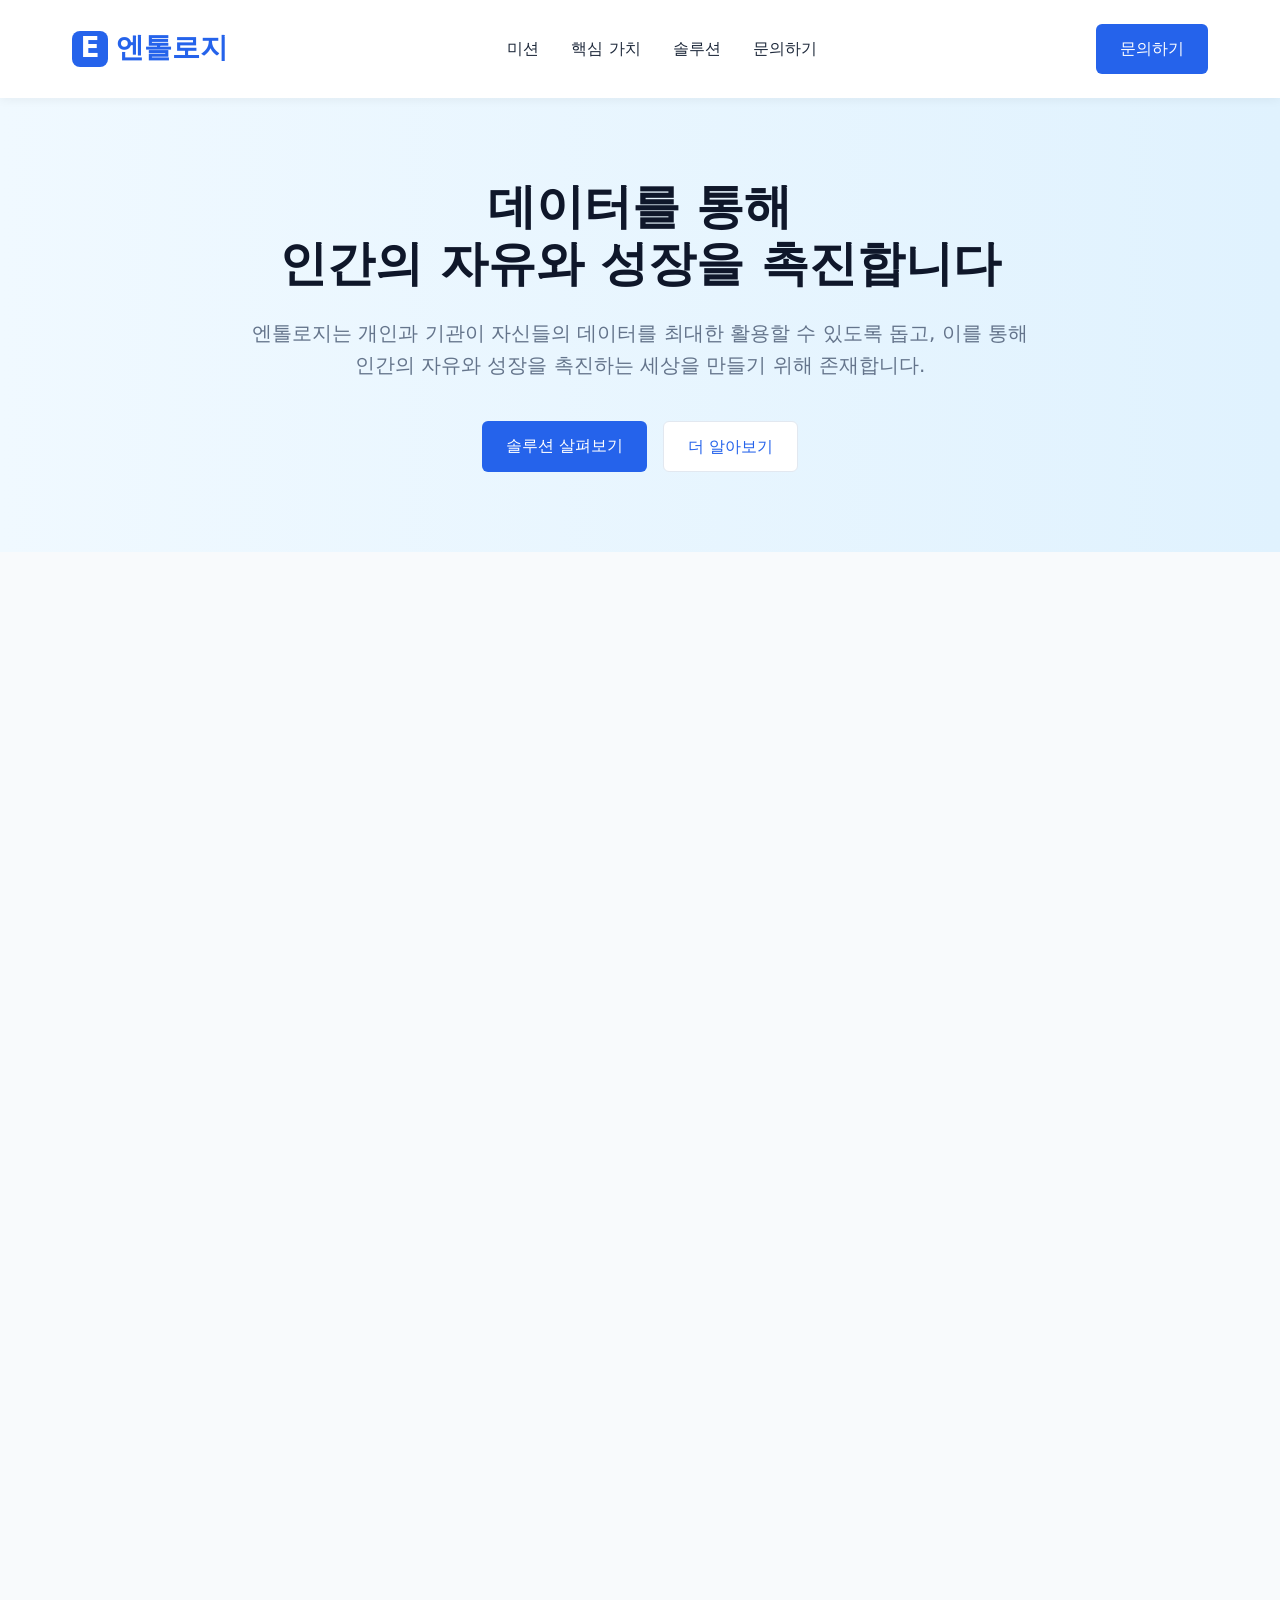
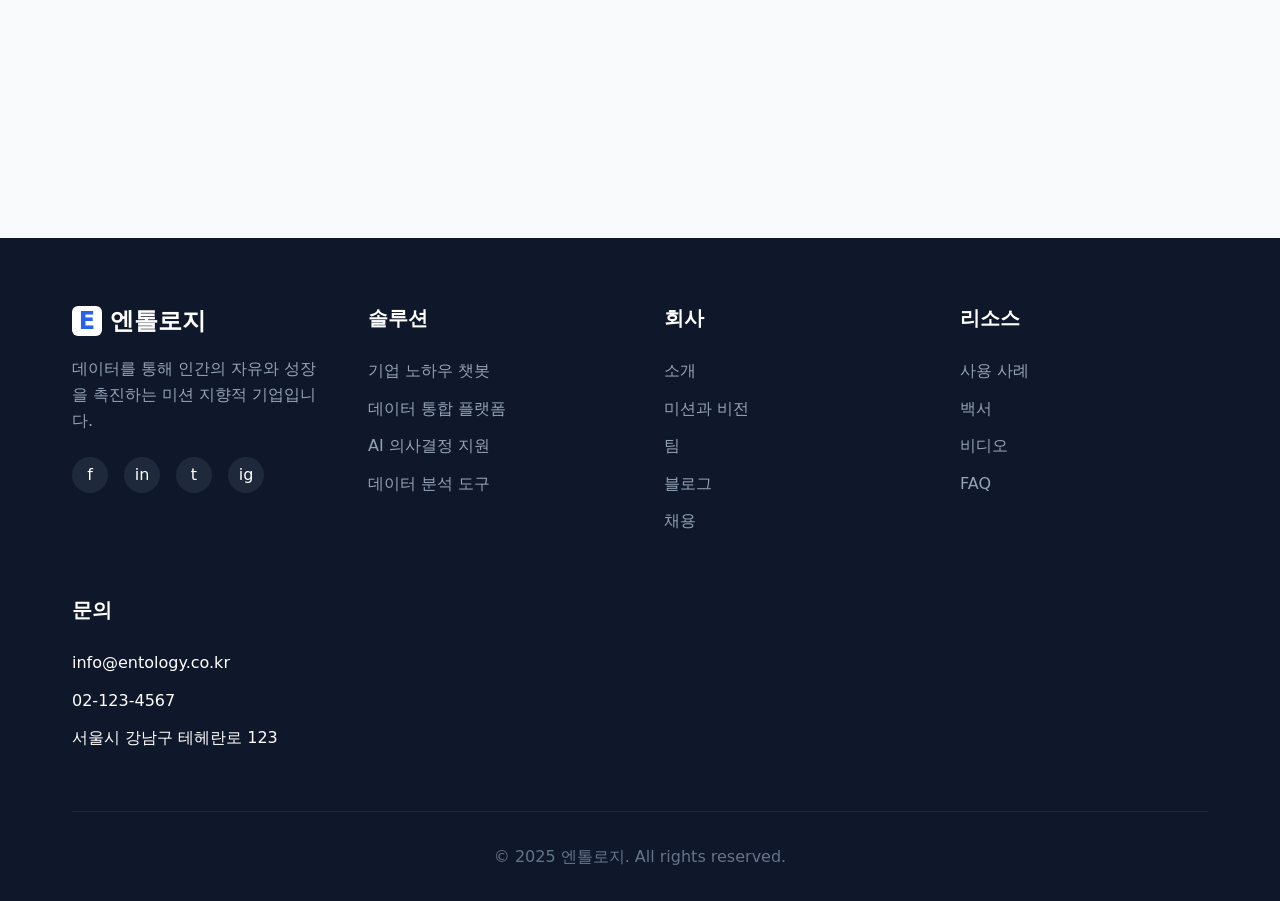
==== index.html @ 19917303 "Add files via upload" ====
<!DOCTYPE html>
<html lang="ko">
<head>
    <meta charset="UTF-8">
    <meta name="viewport" content="width=device-width, initial-scale=1.0">
    <title>엔톨로지 - 데이터의 가치를 실현하는 기술</title>
    <!-- Main CSS -->
    <link rel="stylesheet" href="css/main.css">
    
    <!-- Component CSS -->
    <link rel="stylesheet" href="css/header.css">
    <link rel="stylesheet" href="css/hero.css">
    <link rel="stylesheet" href="css/mission.css">
    <link rel="stylesheet" href="css/values.css">
    <link rel="stylesheet" href="css/solutions.css">
    <link rel="stylesheet" href="css/cta.css">
    <link rel="stylesheet" href="css/footer.css">
    
    <!-- Responsive CSS -->
    <link rel="stylesheet" href="css/responsive.css">
</head>
<body>
    <!-- Header Component -->
    <div id="header-container"></div>

    <!-- Hero Section Component -->
    <div id="hero-container"></div>

    <!-- Mission Section Component -->
    <div id="mission-container"></div>

    <!-- Values Section Component -->
    <div id="values-container"></div>

    <!-- Solutions Section Component -->
    <div id="solutions-container"></div>

    <!-- Call to Action Component -->
    <div id="cta-container"></div>

    <!-- Footer Component -->
    <div id="footer-container"></div>

    <!-- Main JavaScript -->
    <script src="js/main.js"></script>
    
    <!-- Component Loaders -->
    <script src="js/components.js"></script>
    
    <!-- Feature Scripts -->
    <script src="js/solutions-tabs.js"></script>
    <script src="js/scroll-effects.js"></script>
</body>
</html>
---- css/main.css ----
/* Main CSS File */

:root {
    --primary-color: #2563eb;
    --secondary-color: #4f46e5;
    --accent-color: #3b82f6;
    --text-color: #1e293b;
    --light-color: #f8fafc;
    --dark-color: #0f172a;
    --gray-color: #64748b;
    --border-color: #e2e8f0;
}

* {
    margin: 0;
    padding: 0;
    box-sizing: border-box;
    font-family: 'Pretendard', -apple-system, BlinkMacSystemFont, system-ui, Roboto, sans-serif;
}

body {
    color: var(--text-color);
    line-height: 1.6;
    background-color: var(--light-color);
}

a {
    color: var(--primary-color);
    text-decoration: none;
}

.container {
    max-width: 1200px;
    margin: 0 auto;
    padding: 0 2rem;
}

/* Common Button Styles */
.cta-button {
    display: inline-block;
    background-color: var(--primary-color);
    color: white;
    padding: 0.75rem 1.5rem;
    border-radius: 6px;
    font-weight: 500;
    transition: background-color 0.3s;
}

.cta-button:hover {
    background-color: var(--secondary-color);
}

.secondary-button {
    display: inline-block;
    background-color: white;
    color: var(--primary-color);
    border: 1px solid var(--border-color);
    padding: 0.75rem 1.5rem;
    border-radius: 6px;
    font-weight: 500;
    transition: all 0.3s;
}

.secondary-button:hover {
    border-color: var(--primary-color);
    background-color: #f8fafc;
}

/* Section Titles */
.section-title {
    font-size: 2.25rem;
    font-weight: 700;
    text-align: center;
    margin-bottom: 3rem;
    color: var(--dark-color);
}
---- css/header.css ----
/* Header Styles */

header {
    background-color: white;
    box-shadow: 0 2px 10px rgba(0, 0, 0, 0.05);
    position: sticky;
    top: 0;
    z-index: 100;
}

.header-inner {
    display: flex;
    justify-content: space-between;
    align-items: center;
    padding: 1.5rem 0;
}

.logo {
    font-size: 1.75rem;
    font-weight: 700;
    color: var(--primary-color);
    display: flex;
    align-items: center;
    gap: 0.5rem;
}

.logo-icon {
    width: 36px;
    height: 36px;
    background-color: var(--primary-color);
    border-radius: 8px;
    display: flex;
    align-items: center;
    justify-content: center;
    color: white;
    font-weight: bold;
}

nav ul {
    display: flex;
    list-style: none;
    gap: 2rem;
}

nav a {
    font-weight: 500;
    padding: 0.5rem 0;
    position: relative;
    color: var(--text-color);
    transition: color 0.3s;
}

nav a:hover {
    color: var(--primary-color);
}

nav a::after {
    content: "";
    position: absolute;
    bottom: 0;
    left: 0;
    width: 0;
    height: 2px;
    background-color: var(--primary-color);
    transition: width 0.3s;
}

nav a:hover::after {
    width: 100%;
}
---- css/hero.css ----
/* Hero Section Styles */

.hero {
    padding: 5rem 0;
    background: linear-gradient(to right, #f0f9ff, #e0f2fe);
    text-align: center;
}

.hero h1 {
    font-size: 3rem;
    font-weight: 800;
    margin-bottom: 1.5rem;
    line-height: 1.2;
    color: var(--dark-color);
}

.hero p {
    font-size: 1.25rem;
    max-width: 800px;
    margin: 0 auto 2.5rem;
    color: var(--gray-color);
}

.hero-buttons {
    display: flex;
    gap: 1rem;
    justify-content: center;
}
---- css/mission.css ----
/* Mission Section Styles */

.mission {
    padding: 5rem 0;
    background-color: white;
}

.mission-content {
    display: flex;
    gap: 4rem;
    align-items: center;
}

.mission-text {
    flex: 1;
}

.mission-title {
    font-size: 1.75rem;
    font-weight: 700;
    margin-bottom: 1.5rem;
    color: var(--dark-color);
}

.mission-description {
    margin-bottom: 2rem;
    color: var(--gray-color);
    font-size: 1.1rem;
}

.mission-image {
    flex: 1;
    border-radius: 10px;
    overflow: hidden;
    box-shadow: 0 20px 25px -5px rgba(0, 0, 0, 0.1), 0 8px 10px -6px rgba(0, 0, 0, 0.1);
}

.mission-image img {
    width: 100%;
    height: auto;
    display: block;
}
---- css/values.css ----
/* Values Section Styles */

.values {
    padding: 5rem 0;
    background-color: #f8fafc;
}

.values-grid {
    display: grid;
    grid-template-columns: repeat(auto-fit, minmax(300px, 1fr));
    gap: 2rem;
}

.value-card {
    background-color: white;
    border-radius: 10px;
    padding: 2rem;
    box-shadow: 0 4px 6px -1px rgba(0, 0, 0, 0.1), 0 2px 4px -1px rgba(0, 0, 0, 0.06);
    transition: transform 0.3s, box-shadow 0.3s;
}

.value-card:hover {
    transform: translateY(-5px);
    box-shadow: 0 10px 15px -3px rgba(0, 0, 0, 0.1), 0 4px 6px -2px rgba(0, 0, 0, 0.05);
}

.value-icon {
    width: 50px;
    height: 50px;
    border-radius: 12px;
    background-color: #dbeafe;
    display: flex;
    align-items: center;
    justify-content: center;
    margin-bottom: 1.5rem;
    color: var(--primary-color);
    font-size: 1.5rem;
}

.value-title {
    font-size: 1.25rem;
    font-weight: 600;
    margin-bottom: 1rem;
    color: var(--dark-color);
}

.value-description {
    color: var(--gray-color);
}
---- css/solutions.css ----
/* Solutions Section Styles */

.solutions {
    padding: 5rem 0;
    background-color: white;
}

.solutions-tabs {
    display: flex;
    justify-content: center;
    border-bottom: 1px solid var(--border-color);
    margin-bottom: 3rem;
}

.solution-tab {
    padding: 1rem 1.5rem;
    font-weight: 500;
    color: var(--gray-color);
    cursor: pointer;
    position: relative;
}

.solution-tab.active {
    color: var(--primary-color);
}

.solution-tab.active::after {
    content: "";
    position: absolute;
    bottom: -1px;
    left: 0;
    width: 100%;
    height: 2px;
    background-color: var(--primary-color);
}

.solution-content {
    display: flex;
    align-items: center;
    gap: 4rem;
}

.solution-text {
    flex: 1;
}

.solution-title {
    font-size: 1.75rem;
    font-weight: 700;
    margin-bottom: 1.5rem;
    color: var(--dark-color);
}

.solution-description {
    margin-bottom: 2rem;
    color: var(--gray-color);
}

.solution-features {
    list-style: none;
    margin-bottom: 2rem;
}

.solution-feature {
    margin-bottom: 1rem;
    display: flex;
    align-items: flex-start;
    gap: 0.75rem;
}

.feature-icon {
    color: var(--primary-color);
    font-size: 1.25rem;
    flex-shrink: 0;
    margin-top: 0.25rem;
}

.solution-image {
    flex: 1;
    border-radius: 10px;
    overflow: hidden;
    box-shadow: 0 20px 25px -5px rgba(0, 0, 0, 0.1), 0 8px 10px -6px rgba(0, 0, 0, 0.1);
}

.solution-image img {
    width: 100%;
    height: auto;
    display: block;
}
---- css/cta.css ----
/* Call to Action Styles */

.cta {
    padding: 5rem 0;
    background: linear-gradient(to right, var(--primary-color), var(--secondary-color));
    color: white;
    text-align: center;
}

.cta-title {
    font-size: 2.25rem;
    font-weight: 700;
    margin-bottom: 1.5rem;
}

.cta-description {
    font-size: 1.25rem;
    max-width: 800px;
    margin: 0 auto 2.5rem;
    opacity: 0.9;
}

.cta-form {
    max-width: 500px;
    margin: 0 auto;
    display: flex;
    gap: 1rem;
}

.cta-input {
    flex: 1;
    padding: 0.75rem 1rem;
    border-radius: 6px;
    border: none;
    font-size: 1rem;
}

.cta-submit {
    background-color: white;
    color: var(--primary-color);
    padding: 0.75rem 1.5rem;
    border-radius: 6px;
    font-weight: 500;
    border: none;
    cursor: pointer;
    transition: background-color 0.3s;
}

.cta-submit:hover {
    background-color: #f8fafc;
}
---- css/footer.css ----
/* Footer Styles */

footer {
    background-color: var(--dark-color);
    color: white;
    padding: 4rem 0 2rem;
}

.footer-grid {
    display: grid;
    grid-template-columns: repeat(auto-fit, minmax(200px, 1fr));
    gap: 3rem;
    margin-bottom: 3rem;
}

.footer-logo {
    font-size: 1.5rem;
    font-weight: 700;
    color: white;
    margin-bottom: 1rem;
    display: flex;
    align-items: center;
    gap: 0.5rem;
}

.footer-logo-icon {
    width: 30px;
    height: 30px;
    background-color: white;
    border-radius: 6px;
    display: flex;
    align-items: center;
    justify-content: center;
    color: var(--primary-color);
    font-weight: bold;
}

.footer-description {
    color: #94a3b8;
    margin-bottom: 1.5rem;
}

.social-links {
    display: flex;
    gap: 1rem;
}

.social-link {
    width: 36px;
    height: 36px;
    border-radius: 50%;
    background-color: #1e293b;
    display: flex;
    align-items: center;
    justify-content: center;
    color: white;
    transition: background-color 0.3s;
}

.social-link:hover {
    background-color: var(--primary-color);
}

.footer-title {
    font-size: 1.25rem;
    font-weight: 600;
    margin-bottom: 1.5rem;
    color: white;
}

.footer-links {
    list-style: none;
}

.footer-link {
    margin-bottom: 0.75rem;
}

.footer-link a {
    color: #94a3b8;
    transition: color 0.3s;
}

.footer-link a:hover {
    color: white;
}

.copyright {
    text-align: center;
    padding-top: 2rem;
    border-top: 1px solid #1e293b;
    color: #64748b;
}
---- css/responsive.css ----
/* Responsive Styles */

/* Large Tablets & Small Desktops */
@media (max-width: 992px) {
    .mission-content, 
    .solution-content {
        flex-direction: column;
    }
    
    .mission-image, 
    .solution-image {
        order: -1;
    }
}

/* Tablets & Large Phones */
@media (max-width: 768px) {
    .header-inner {
        flex-direction: column;
        gap: 1rem;
    }
    
    nav ul {
        flex-wrap: wrap;
        justify-content: center;
        gap: 1rem 2rem;
    }
    
    .hero h1 {
        font-size: 2.5rem;
    }
    
    .section-title {
        font-size: 2rem;
    }
    
    .hero-buttons {
        flex-direction: column;
        align-items: center;
    }
    
    .cta-form {
        flex-direction: column;
    }

    .values-grid {
        grid-template-columns: 1fr;
    }
}

/* Small Phones */
@media (max-width: 480px) {
    .hero h1 {
        font-size: 2rem;
    }
    
    .hero p {
        font-size: 1rem;
    }
    
    .section-title {
        font-size: 1.75rem;
    }
    
    .footer-grid {
        grid-template-columns: 1fr;
    }
}
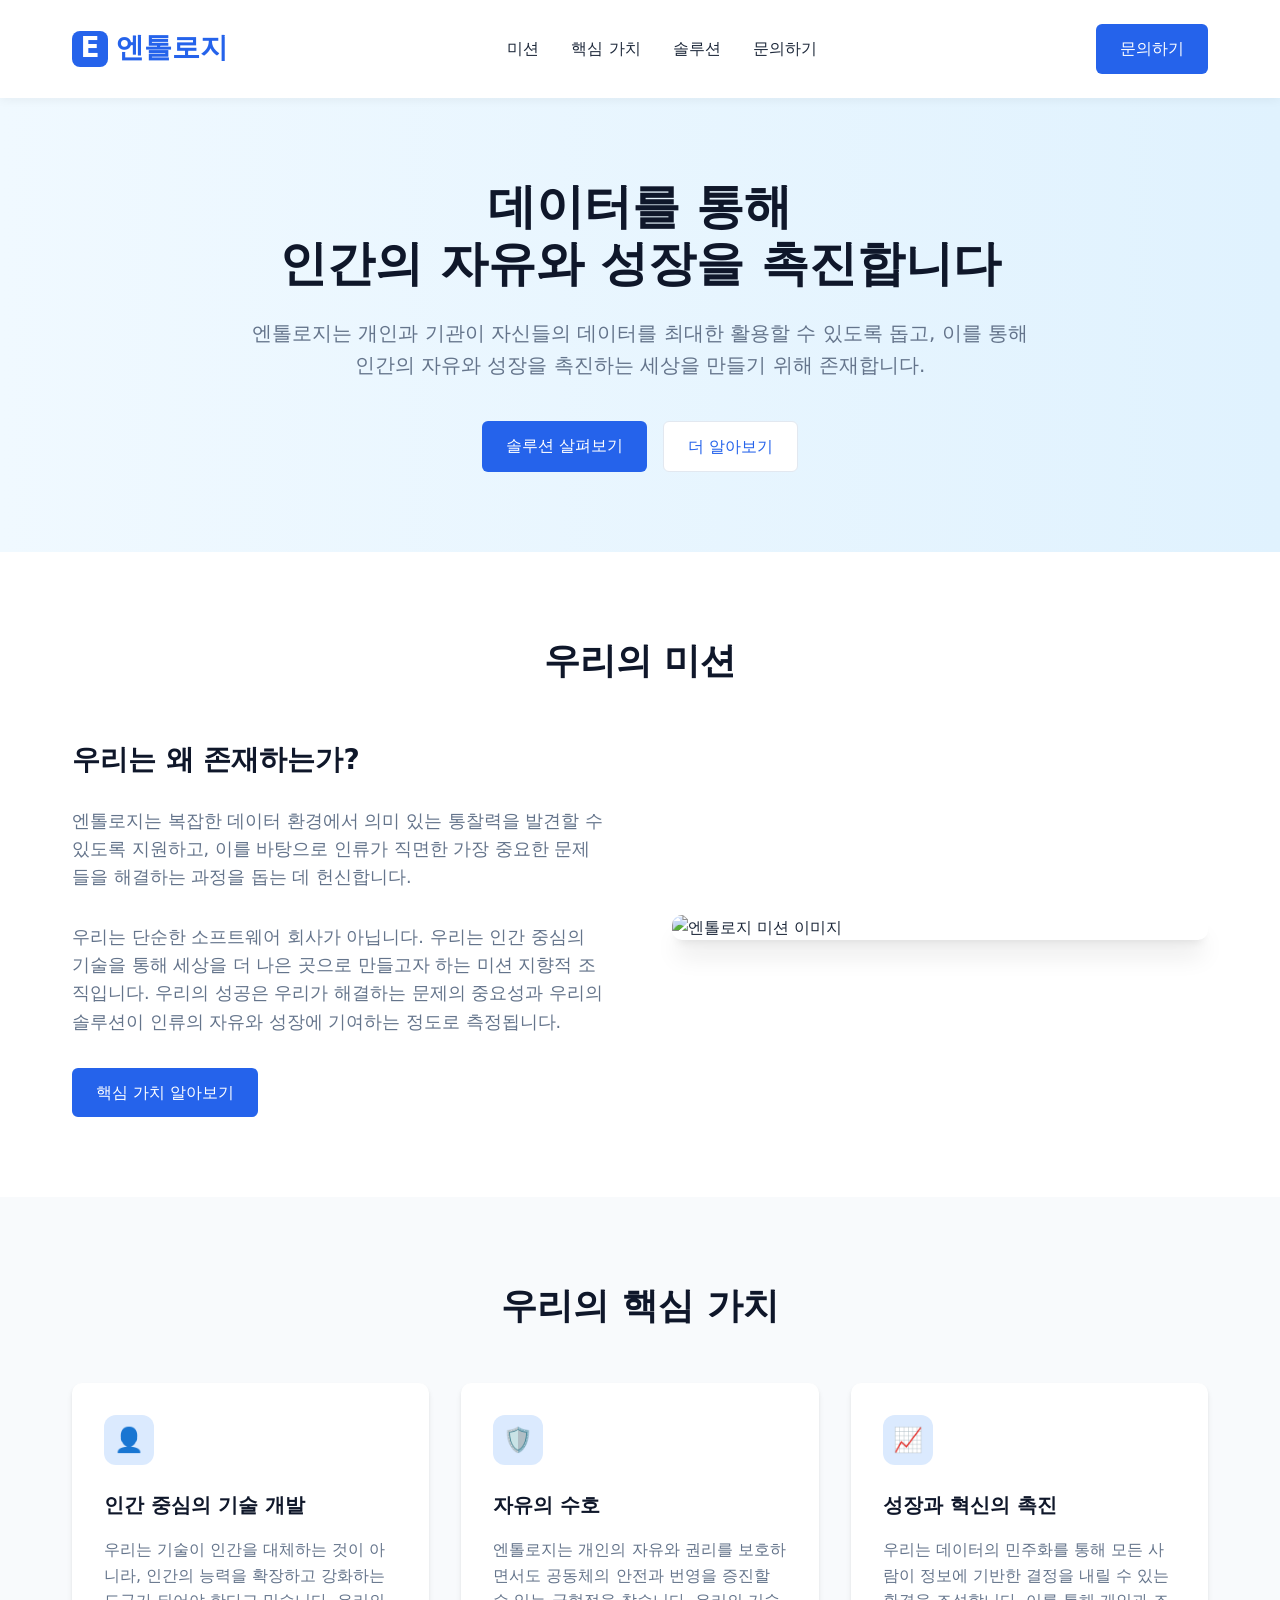
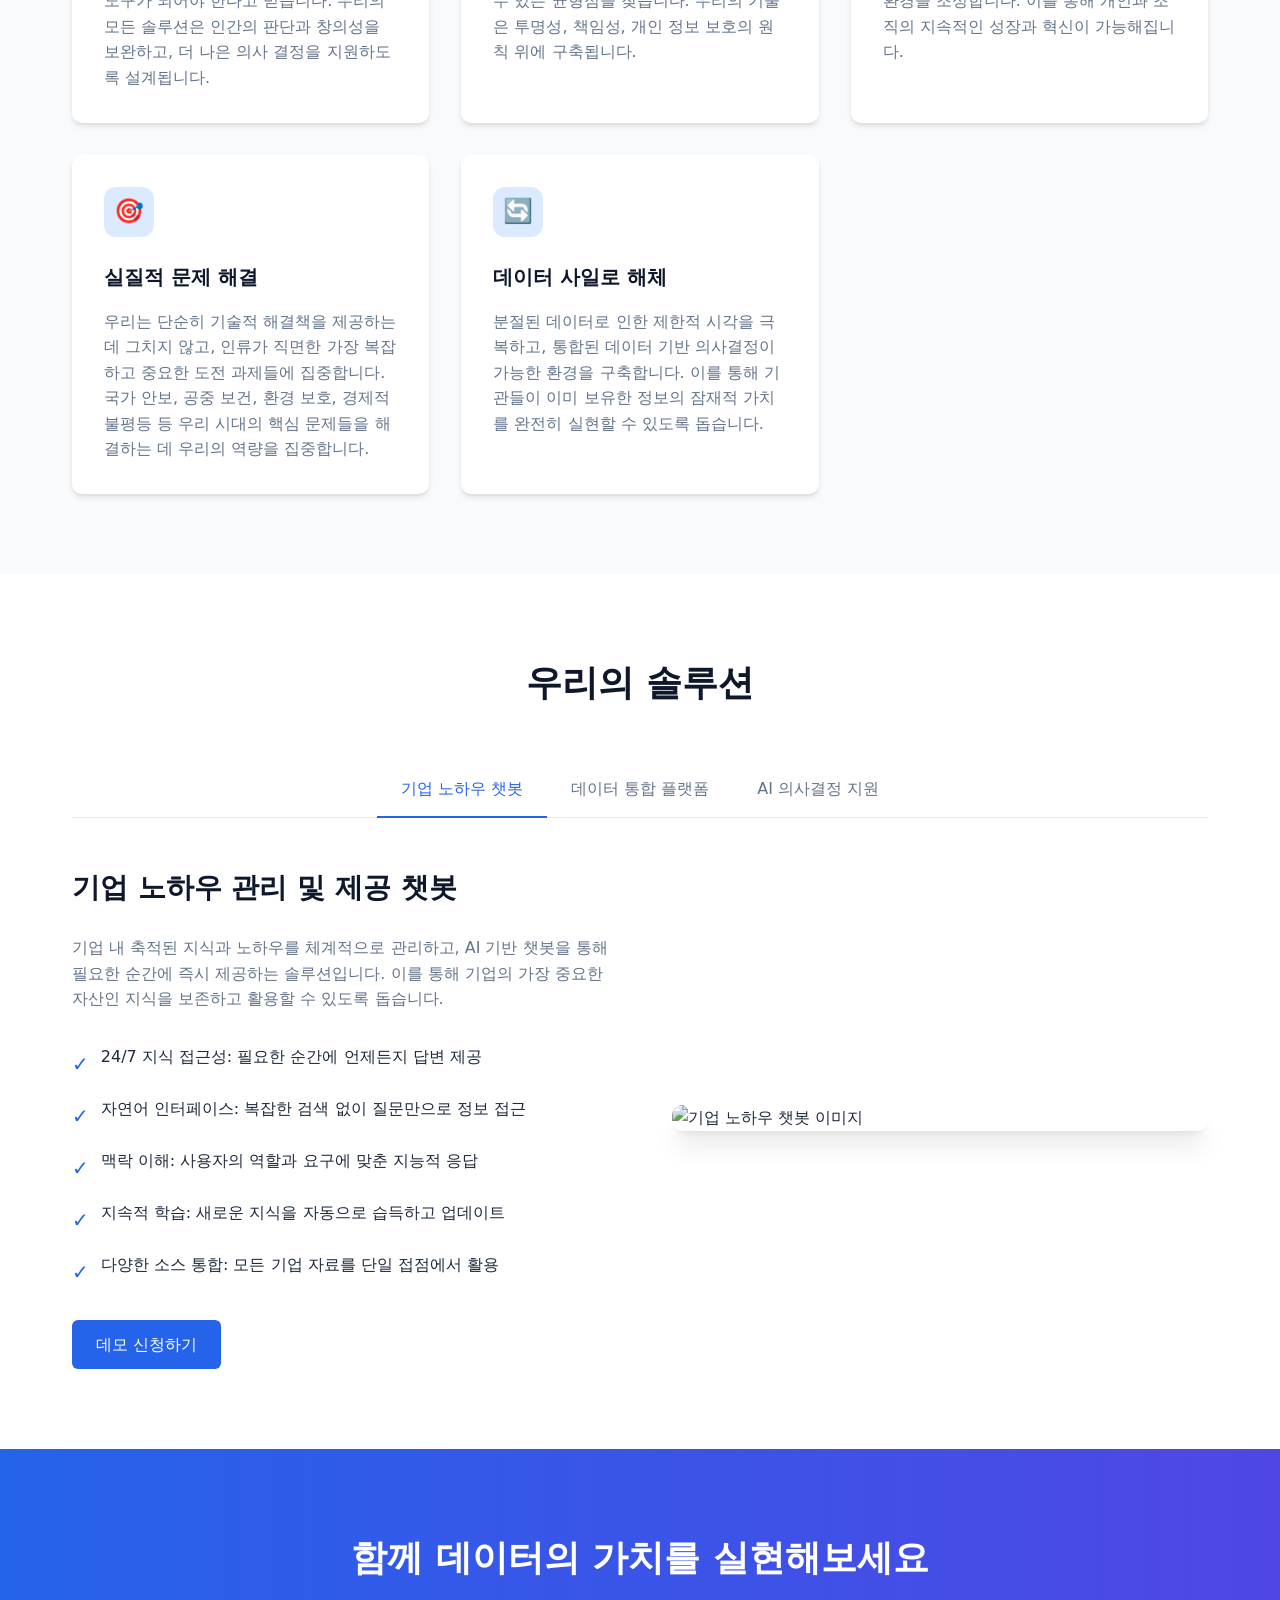
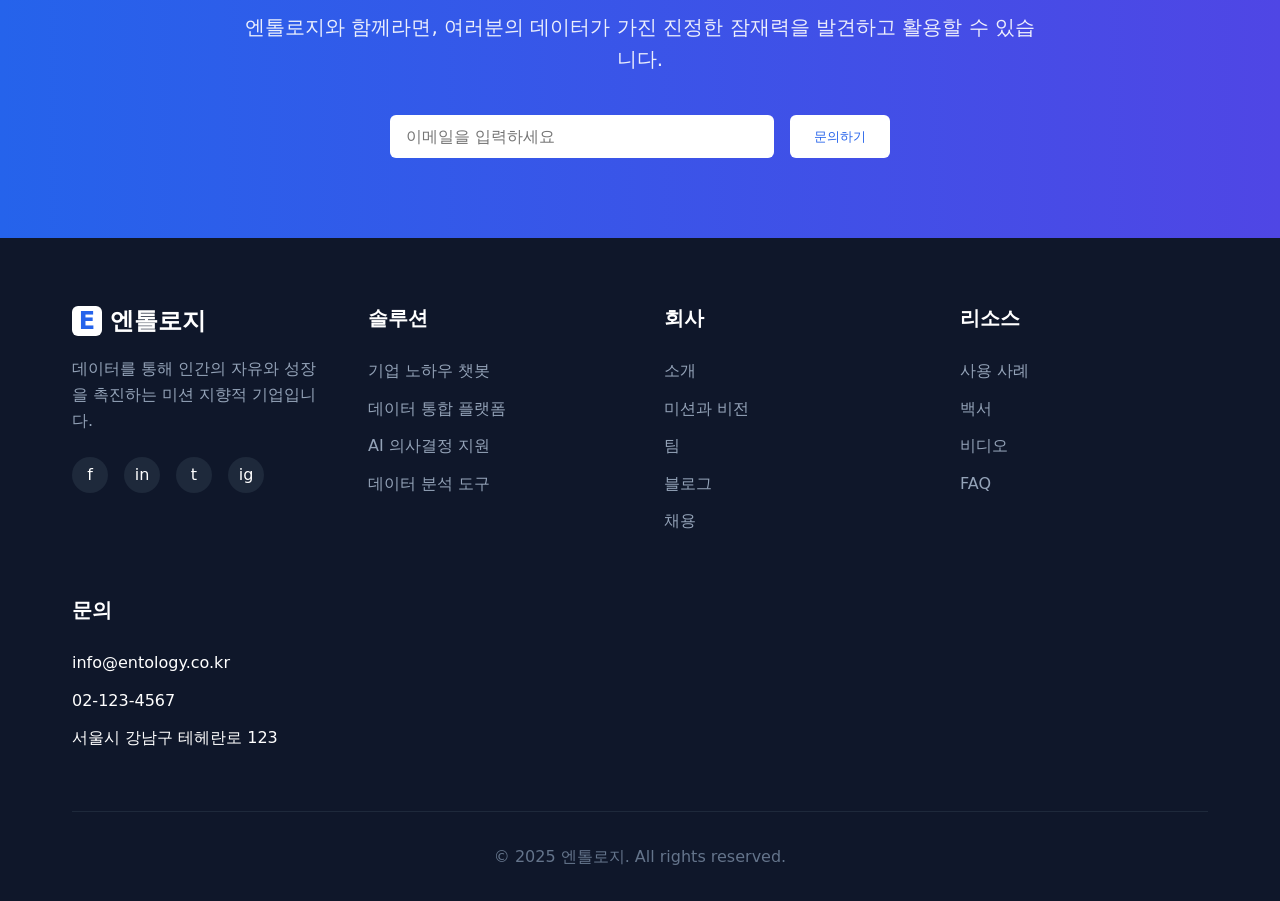
==== commit 71c3d6d9: "Update index.html" ====
--- a/index.html
+++ b/index.html
@@ -47,8 +47,9 @@
     <!-- Component Loaders -->
     <script src="js/components.js"></script>
     
-    <!-- Feature Scripts -->
+    <!-- Feature Scripts
     <script src="js/solutions-tabs.js"></script>
     <script src="js/scroll-effects.js"></script>
+    -->
 </body>
-</html>+</html>
